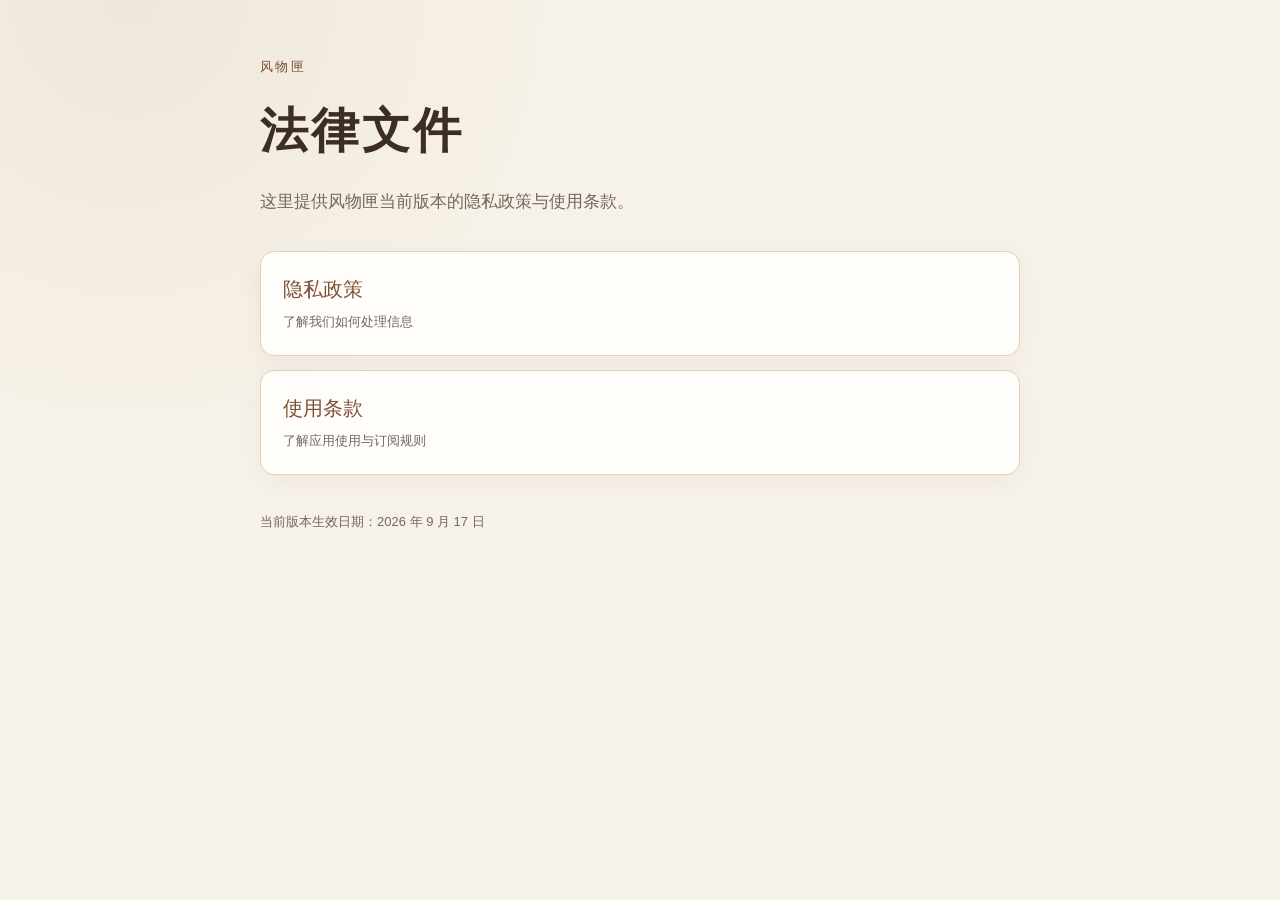
==== index.html @ 62f4f38c "Publish legal policy pages" ====
<!doctype html>
<html lang="zh-CN">
<head>
  <meta charset="utf-8">
  <meta name="viewport" content="width=device-width, initial-scale=1">
  <title>风物匣 · 法律文件</title>
  <link rel="stylesheet" href="styles.css">
</head>
<body>
  <main class="container landing">
    <p class="eyebrow">风物匣</p>
    <h1>法律文件</h1>
    <p class="lead">这里提供风物匣当前版本的隐私政策与使用条款。</p>
    <nav class="document-list" aria-label="法律文件">
      <a class="document-card" href="privacy-policy.html">
        <span>隐私政策</span>
        <small>了解我们如何处理信息</small>
      </a>
      <a class="document-card" href="terms-of-use.html">
        <span>使用条款</span>
        <small>了解应用使用与订阅规则</small>
      </a>
    </nav>
    <p class="updated">当前版本生效日期：2026 年 9 月 17 日</p>
  </main>
</body>
</html>
---- styles.css ----
:root {
  color-scheme: light;
  --paper: #f7f2e9;
  --ink: #3c2d25;
  --muted: #75675d;
  --line: #ded2c1;
  --accent: #7f4f38;
  --card: #fffdf9;
}

* { box-sizing: border-box; }

html { background: var(--paper); }

body {
  margin: 0;
  color: var(--ink);
  background:
    radial-gradient(circle at 10% 0%, rgba(178, 139, 91, .11), transparent 28rem),
    var(--paper);
  font-family: -apple-system, BlinkMacSystemFont, "PingFang SC", "Noto Sans CJK SC", "Microsoft YaHei", sans-serif;
  line-height: 1.75;
}

.container {
  width: min(100% - 32px, 760px);
  margin: 0 auto;
  padding: 56px 0 72px;
}

.landing { min-height: 100vh; }

.eyebrow {
  margin: 0 0 10px;
  color: var(--accent);
  font-size: 13px;
  letter-spacing: .18em;
}

h1 {
  margin: 0 0 14px;
  font-family: "Songti SC", "STSong", serif;
  font-size: clamp(32px, 7vw, 48px);
  font-weight: 600;
  letter-spacing: .06em;
}

h2 {
  margin: 42px 0 12px;
  font-family: "Songti SC", "STSong", serif;
  font-size: 22px;
  font-weight: 600;
}

.lead {
  margin: 0 0 34px;
  color: var(--muted);
  font-size: 17px;
}

.document-list {
  display: grid;
  gap: 14px;
}

.document-card {
  display: block;
  padding: 20px 22px;
  color: var(--ink);
  background: var(--card);
  border: 1px solid var(--line);
  border-radius: 14px;
  text-decoration: none;
  box-shadow: 0 6px 24px rgba(71, 48, 32, .05);
}

.document-card:hover, .document-card:focus-visible {
  border-color: var(--accent);
  outline: none;
}

.document-card span {
  display: block;
  color: var(--accent);
  font-family: "Songti SC", "STSong", serif;
  font-size: 20px;
}

.document-card small { color: var(--muted); }

.updated, .meta {
  margin-top: 36px;
  color: var(--muted);
  font-size: 13px;
}

.back { color: var(--accent); text-decoration: none; }
.back:hover, .back:focus-visible { text-decoration: underline; }

.summary {
  margin: 26px 0 0;
  padding: 18px 20px;
  color: #56473d;
  background: rgba(255, 253, 249, .75);
  border-left: 3px solid var(--accent);
}

section p { margin: 0; white-space: pre-line; }

footer {
  margin-top: 50px;
  padding-top: 18px;
  border-top: 1px solid var(--line);
}

@media (max-width: 520px) {
  .container { padding-top: 34px; }
  h2 { margin-top: 32px; }
}
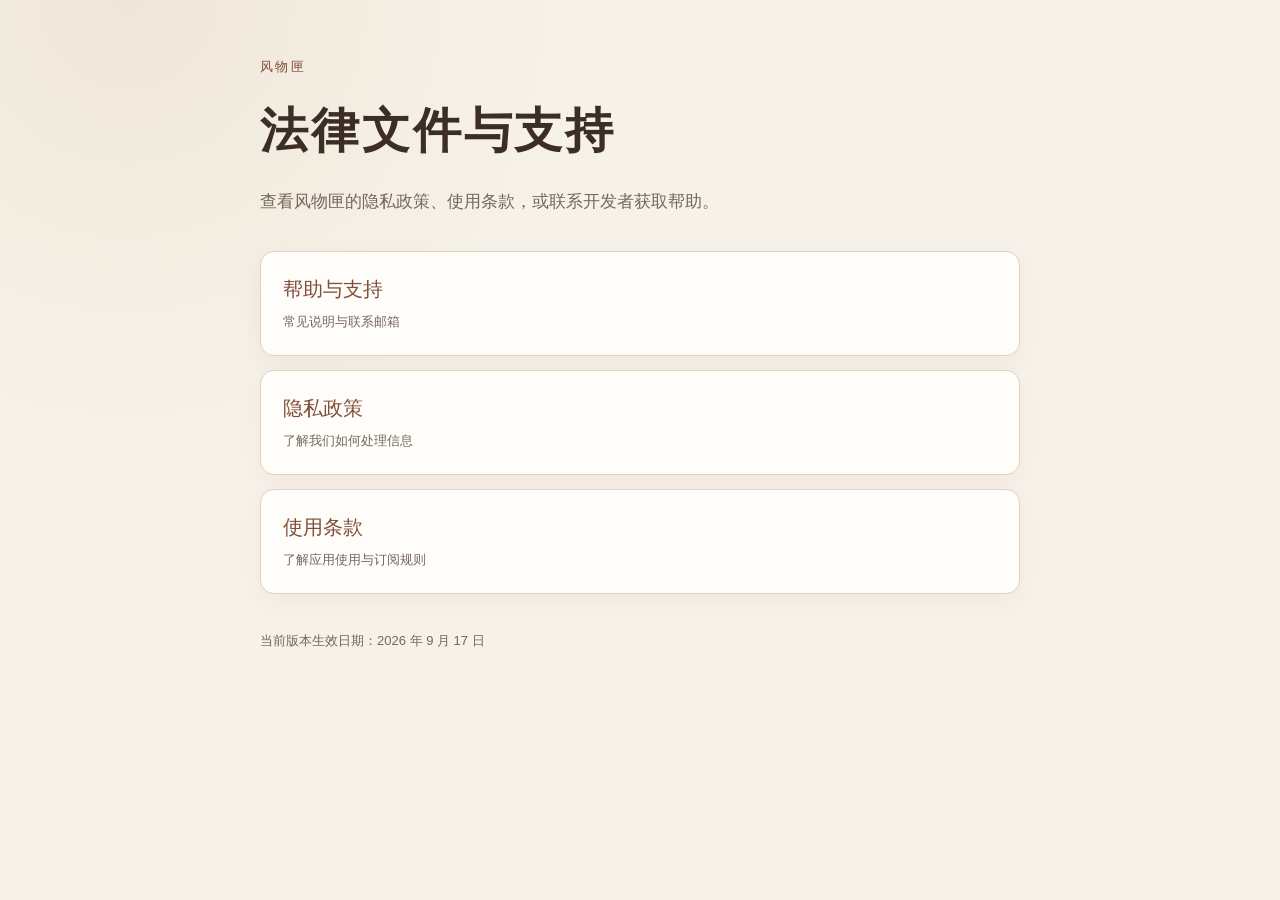
==== commit 4d3f188f: "Add support page" ====
--- a/index.html
+++ b/index.html
@@ -3,15 +3,19 @@
 <head>
   <meta charset="utf-8">
   <meta name="viewport" content="width=device-width, initial-scale=1">
-  <title>风物匣 · 法律文件</title>
+  <title>风物匣 · 法律文件与支持</title>
   <link rel="stylesheet" href="styles.css">
 </head>
 <body>
   <main class="container landing">
     <p class="eyebrow">风物匣</p>
-    <h1>法律文件</h1>
-    <p class="lead">这里提供风物匣当前版本的隐私政策与使用条款。</p>
-    <nav class="document-list" aria-label="法律文件">
+    <h1>法律文件与支持</h1>
+    <p class="lead">查看风物匣的隐私政策、使用条款，或联系开发者获取帮助。</p>
+    <nav class="document-list" aria-label="法律文件与支持">
+      <a class="document-card" href="support.html">
+        <span>帮助与支持</span>
+        <small>常见说明与联系邮箱</small>
+      </a>
       <a class="document-card" href="privacy-policy.html">
         <span>隐私政策</span>
         <small>了解我们如何处理信息</small>
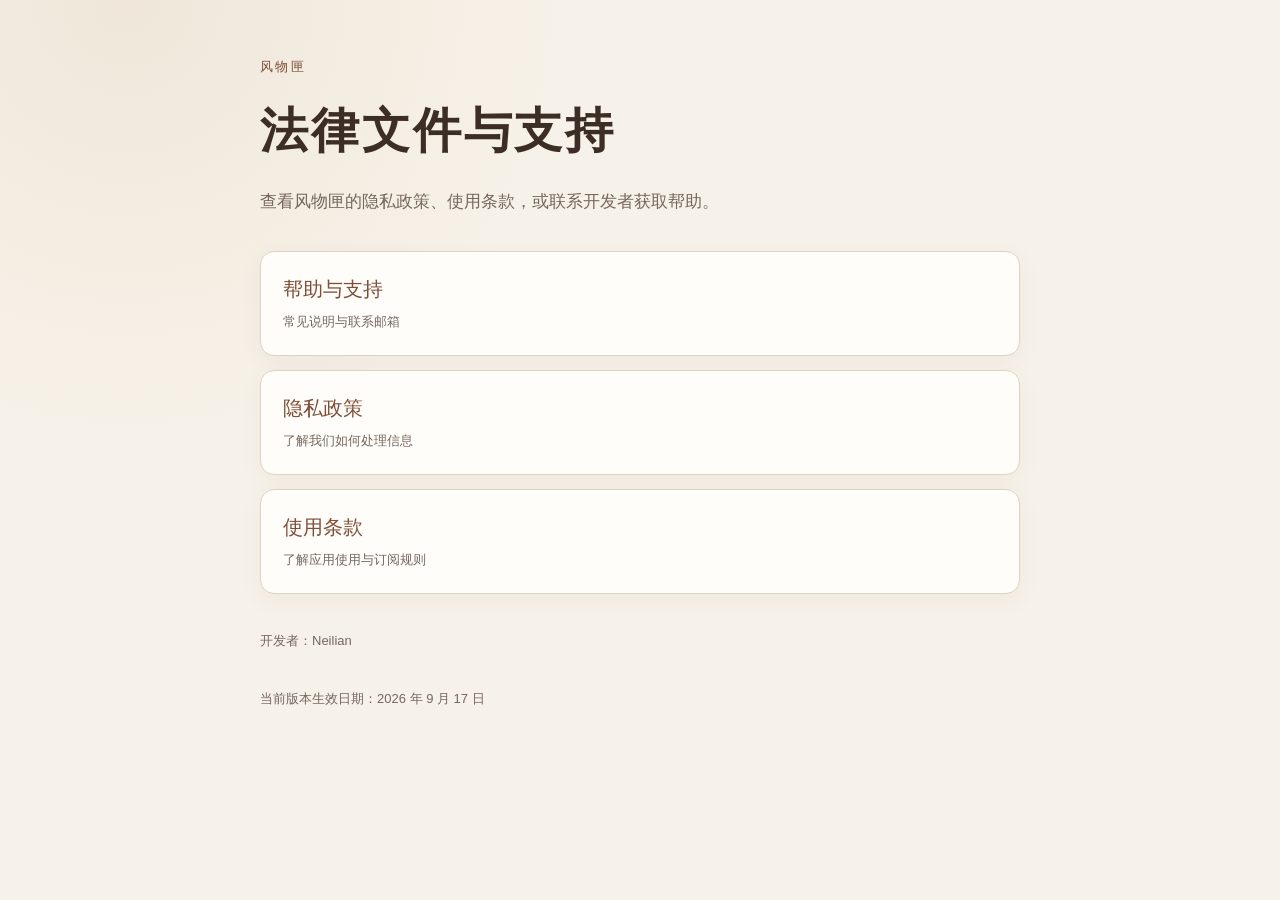
==== commit 5cbfc01a: "Use Neilian as Mixa developer attribution Update developer attribution only in the four existing roo" ====
--- a/index.html
+++ b/index.html
@@ -25,6 +25,7 @@
         <small>了解应用使用与订阅规则</small>
       </a>
     </nav>
+    <p class="meta">开发者：Neilian</p>
     <p class="updated">当前版本生效日期：2026 年 9 月 17 日</p>
   </main>
 </body>
